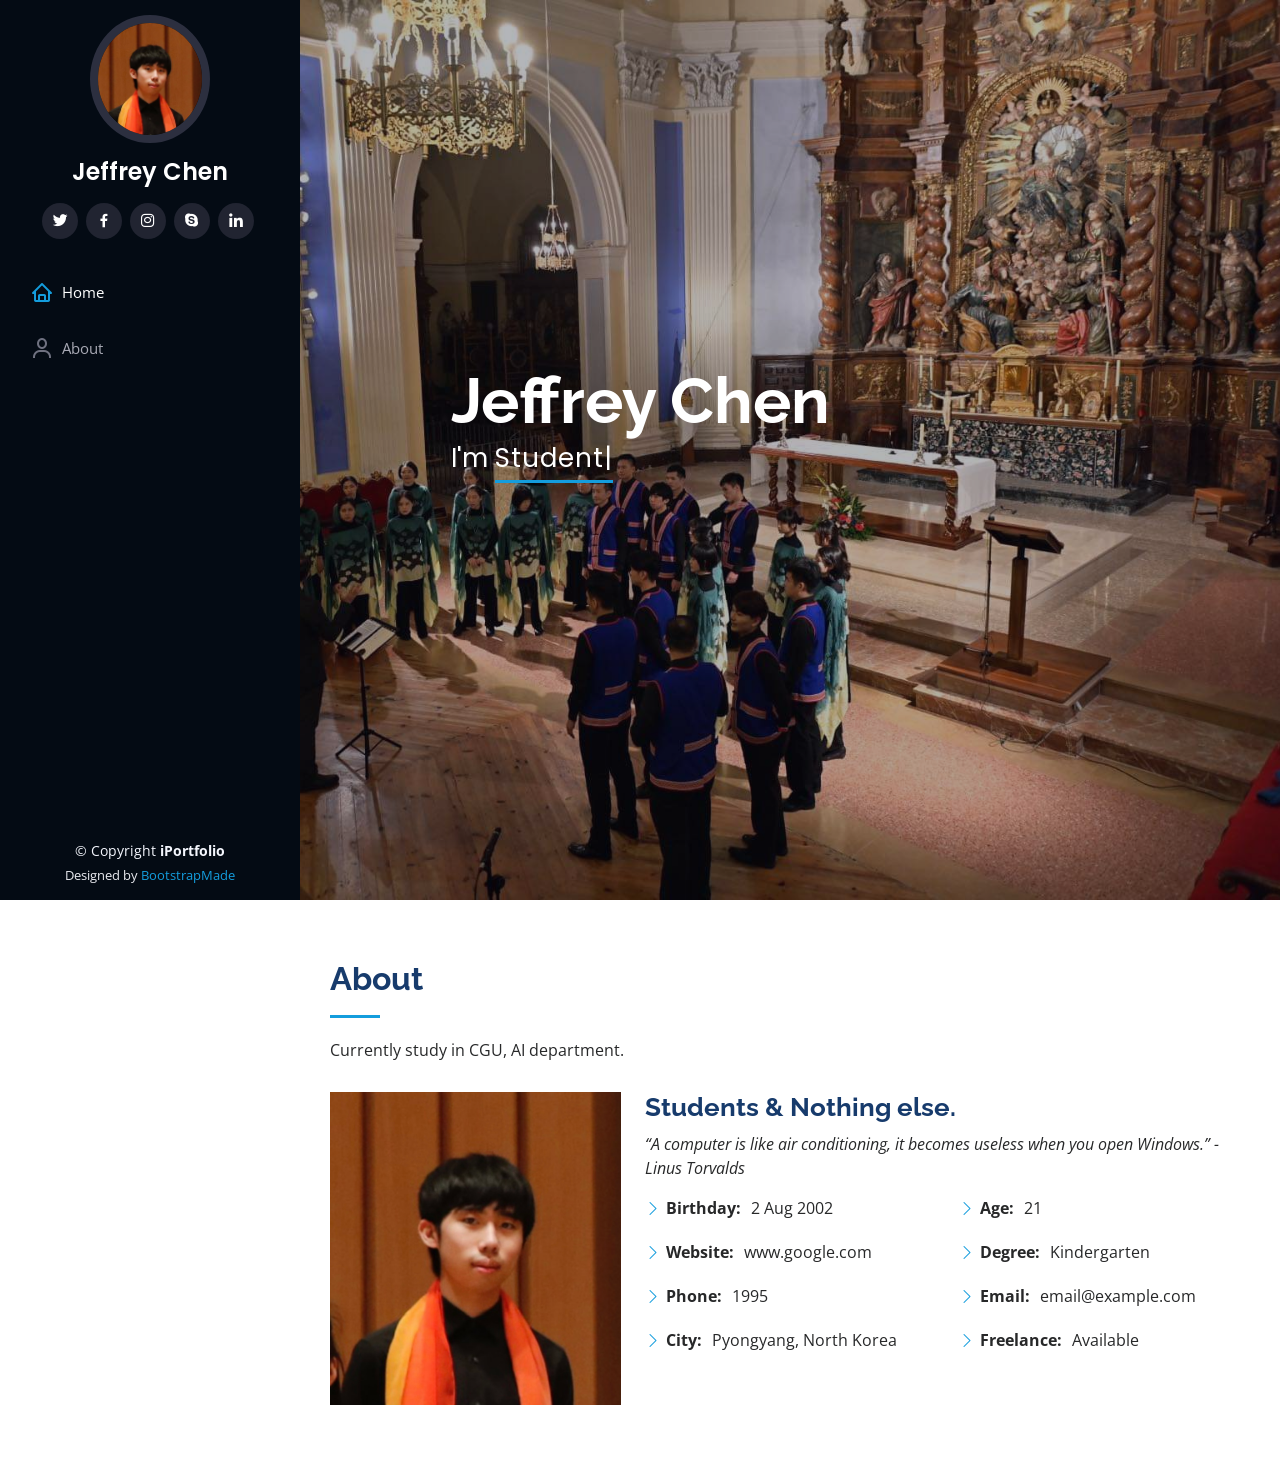
==== index.html @ 5fb21c4f "init" ====
<!DOCTYPE html>
<html lang="en">

<head>
  <meta charset="utf-8">
  <meta content="width=device-width, initial-scale=1.0" name="viewport">

  <title>iPortfolio Bootstrap Template - Index</title>
  <meta content="" name="description">
  <meta content="" name="keywords">

  <!-- Favicons -->
  <link href="assets/img/favicon.png" rel="icon">
  <link href="assets/img/apple-touch-icon.png" rel="apple-touch-icon">

  <!-- Google Fonts -->
  <link href="https://fonts.googleapis.com/css?family=Open+Sans:300,300i,400,400i,600,600i,700,700i|Raleway:300,300i,400,400i,500,500i,600,600i,700,700i|Poppins:300,300i,400,400i,500,500i,600,600i,700,700i" rel="stylesheet">

  <!-- Vendor CSS Files -->
  <link href="assets/vendor/aos/aos.css" rel="stylesheet">
  <link href="assets/vendor/bootstrap/css/bootstrap.min.css" rel="stylesheet">
  <link href="assets/vendor/bootstrap-icons/bootstrap-icons.css" rel="stylesheet">
  <link href="assets/vendor/boxicons/css/boxicons.min.css" rel="stylesheet">
  <link href="assets/vendor/glightbox/css/glightbox.min.css" rel="stylesheet">
  <link href="assets/vendor/swiper/swiper-bundle.min.css" rel="stylesheet">

  <!-- Template Main CSS File -->
  <link href="assets/css/style.css" rel="stylesheet">

  <!-- =======================================================
  * Template Name: iPortfolio
  * Updated: Mar 13 2024 with Bootstrap v5.3.3
  * Template URL: https://bootstrapmade.com/iportfolio-bootstrap-portfolio-websites-template/
  * Author: BootstrapMade.com
  * License: https://bootstrapmade.com/license/
  ======================================================== -->
</head>

<body>

  <!-- ======= Mobile nav toggle button ======= -->
  <i class="bi bi-list mobile-nav-toggle d-xl-none"></i>

  <!-- ======= Header ======= -->
  <header id="header">
    <div class="d-flex flex-column">

      <div class="profile">
        <img src="assets/img/profile-img.jpg" alt="" class="img-fluid rounded-circle">
        <h1 class="text-light"><a href="index.html">Jeffrey Chen</a></h1>
        <div class="social-links mt-3 text-center">
          <a href="#" class="twitter"><i class="bx bxl-twitter"></i></a>
          <a href="#" class="facebook"><i class="bx bxl-facebook"></i></a>
          <a href="#" class="instagram"><i class="bx bxl-instagram"></i></a>
          <a href="#" class="google-plus"><i class="bx bxl-skype"></i></a>
          <a href="#" class="linkedin"><i class="bx bxl-linkedin"></i></a>
        </div>
      </div>

      <nav id="navbar" class="nav-menu navbar">
        <ul>
          <li><a href="#hero" class="nav-link scrollto active"><i class="bx bx-home"></i> <span>Home</span></a></li>
          <li><a href="#about" class="nav-link scrollto"><i class="bx bx-user"></i> <span>About</span></a></li>
          <!-- <li><a href="#resume" class="nav-link scrollto"><i class="bx bx-file-blank"></i> <span>Resume</span></a></li>
          <li><a href="#portfolio" class="nav-link scrollto"><i class="bx bx-book-content"></i> <span>Portfolio</span></a></li>
          <li><a href="#services" class="nav-link scrollto"><i class="bx bx-server"></i> <span>Services</span></a></li>
          <li><a href="#contact" class="nav-link scrollto"><i class="bx bx-envelope"></i> <span>Contact</span></a></li> -->
        </ul>
      </nav><!-- .nav-menu -->
    </div>
  </header><!-- End Header -->

  <!-- ======= Hero Section ======= -->
  <section id="hero" class="d-flex flex-column justify-content-center align-items-center">
    <div class="hero-container" data-aos="fade-in">
      <h1>Jeffrey Chen</h1>
      <p>I'm <span class="typed" data-typed-items="Student, Chorister, Homo Sapiens"></span></p>
    </div>
  </section><!-- End Hero -->

  <main id="main">

    <!-- ======= About Section ======= -->
    <section id="about" class="about">
      <div class="container">

        <div class="section-title">
          <h2>About</h2>
          <p>Currently study in CGU, AI department.</p>
        </div>

        <div class="row">
          <div class="col-lg-4" data-aos="fade-right">
            <img src="assets/img/profile-img.jpg" class="img-fluid" alt="">
          </div>
          <div class="col-lg-8 pt-4 pt-lg-0 content" data-aos="fade-left">
            <h3>Students &amp; Nothing else.</h3>
            <p class="fst-italic">
              “A computer is like air conditioning, it becomes useless when you open Windows.” - Linus Torvalds
            </p>
            <div class="row">
              <div class="col-lg-6">
                <ul>
                  <li><i class="bi bi-chevron-right"></i> <strong>Birthday:</strong> <span>2 Aug 2002</span></li>
                  <li><i class="bi bi-chevron-right"></i> <strong>Website:</strong> <span>www.google.com</span></li>
                  <li><i class="bi bi-chevron-right"></i> <strong>Phone:</strong> <span>1995</span></li>
                  <li><i class="bi bi-chevron-right"></i> <strong>City:</strong> <span>Pyongyang, North Korea</span></li>
                </ul>
              </div>
              <div class="col-lg-6">
                <ul>
                  <li><i class="bi bi-chevron-right"></i> <strong>Age:</strong> <span>21</span></li>
                  <li><i class="bi bi-chevron-right"></i> <strong>Degree:</strong> <span>Kindergarten</span></li>
                  <li><i class="bi bi-chevron-right"></i> <strong>Email:</strong> <span>email@example.com</span></li>
                  <li><i class="bi bi-chevron-right"></i> <strong>Freelance:</strong> <span>Available</span></li>
                </ul>
              </div>
            </div>
          </div>
        </div>

      </div>
    </section><!-- End About Section -->

  </main><!-- End #main -->

  <!-- ======= Footer ======= -->
  <footer id="footer">
    <div class="container">
      <div class="copyright">
        &copy; Copyright <strong><span>iPortfolio</span></strong>
      </div>
      <div class="credits">
        <!-- All the links in the footer should remain intact. -->
        <!-- You can delete the links only if you purchased the pro version. -->
        <!-- Licensing information: https://bootstrapmade.com/license/ -->
        <!-- Purchase the pro version with working PHP/AJAX contact form: https://bootstrapmade.com/iportfolio-bootstrap-portfolio-websites-template/ -->
        Designed by <a href="https://bootstrapmade.com/">BootstrapMade</a>
      </div>
    </div>
  </footer><!-- End  Footer -->

  <a href="#" class="back-to-top d-flex align-items-center justify-content-center"><i class="bi bi-arrow-up-short"></i></a>

  <!-- Vendor JS Files -->
  <script src="assets/vendor/purecounter/purecounter_vanilla.js"></script>
  <script src="assets/vendor/aos/aos.js"></script>
  <script src="assets/vendor/bootstrap/js/bootstrap.bundle.min.js"></script>
  <script src="assets/vendor/glightbox/js/glightbox.min.js"></script>
  <script src="assets/vendor/isotope-layout/isotope.pkgd.min.js"></script>
  <script src="assets/vendor/swiper/swiper-bundle.min.js"></script>
  <script src="assets/vendor/typed.js/typed.umd.js"></script>
  <script src="assets/vendor/waypoints/noframework.waypoints.js"></script>
  <script src="assets/vendor/php-email-form/validate.js"></script>

  <!-- Template Main JS File -->
  <script src="assets/js/main.js"></script>

</body>

</html>
---- assets/css/style.css ----
/**
* Template Name: iPortfolio
* Updated: Mar 13 2024 with Bootstrap v5.3.3
* Template URL: https://bootstrapmade.com/iportfolio-bootstrap-portfolio-websites-template/
* Author: BootstrapMade.com
* License: https://bootstrapmade.com/license/
*/

/*--------------------------------------------------------------
# General
--------------------------------------------------------------*/
body {
  font-family: "Open Sans", sans-serif;
  color: #272829;
}

a {
  color: #149ddd;
  text-decoration: none;
}

a:hover {
  color: #37b3ed;
  text-decoration: none;
}

h1,
h2,
h3,
h4,
h5,
h6 {
  font-family: "Raleway", sans-serif;
}

/*--------------------------------------------------------------
# Back to top button
--------------------------------------------------------------*/
.back-to-top {
  position: fixed;
  visibility: hidden;
  opacity: 0;
  right: 15px;
  bottom: 15px;
  z-index: 996;
  background: #149ddd;
  width: 40px;
  height: 40px;
  border-radius: 50px;
  transition: all 0.4s;
}

.back-to-top i {
  font-size: 28px;
  color: #fff;
  line-height: 0;
}

.back-to-top:hover {
  background: #2eafec;
  color: #fff;
}

.back-to-top.active {
  visibility: visible;
  opacity: 1;
}

/*--------------------------------------------------------------
# Header
--------------------------------------------------------------*/
#header {
  position: fixed;
  top: 0;
  left: 0;
  bottom: 0;
  width: 300px;
  transition: all ease-in-out 0.5s;
  z-index: 9997;
  transition: all 0.5s;
  padding: 0 15px;
  background: #040b14;
  overflow-y: auto;
}

#header .profile img {
  margin: 15px auto;
  display: block;
  width: 120px;
  border: 8px solid #2c2f3f;
}

#header .profile h1 {
  font-size: 24px;
  margin: 0;
  padding: 0;
  font-weight: 600;
  -moz-text-align-last: center;
  text-align-last: center;
  font-family: "Poppins", sans-serif;
}

#header .profile h1 a,
#header .profile h1 a:hover {
  color: #fff;
  text-decoration: none;
}

#header .profile .social-links a {
  font-size: 18px;
  display: inline-block;
  background: #212431;
  color: #fff;
  line-height: 1;
  padding: 8px 0;
  margin-right: 4px;
  border-radius: 50%;
  text-align: center;
  width: 36px;
  height: 36px;
  transition: 0.3s;
}

#header .profile .social-links a:hover {
  background: #149ddd;
  color: #fff;
  text-decoration: none;
}

#main {
  margin-left: 300px;
}

.container,
.container-fluid {
  padding-left: 30px;
  padding-right: 30px;
}

@media (max-width: 1199px) {
  #header {
    left: -300px;
  }

  #main {
    margin-left: 0;
  }

  .container,
  .container-fluid {
    padding-left: 12px;
    padding-right: 12px;
  }
}

/*--------------------------------------------------------------
# Navigation Menu
--------------------------------------------------------------*/
/* Desktop Navigation */
.nav-menu {
  padding: 30px 0 0 0;
}

.nav-menu * {
  margin: 0;
  padding: 0;
  list-style: none;
}

.nav-menu>ul>li {
  position: relative;
  white-space: nowrap;
}

.nav-menu a,
.nav-menu a:focus {
  display: flex;
  align-items: center;
  color: #a8a9b4;
  padding: 12px 15px;
  margin-bottom: 8px;
  transition: 0.3s;
  font-size: 15px;
}

.nav-menu a i,
.nav-menu a:focus i {
  font-size: 24px;
  padding-right: 8px;
  color: #6f7180;
}

.nav-menu a:hover,
.nav-menu .active,
.nav-menu .active:focus,
.nav-menu li:hover>a {
  text-decoration: none;
  color: #fff;
}

.nav-menu a:hover i,
.nav-menu .active i,
.nav-menu .active:focus i,
.nav-menu li:hover>a i {
  color: #149ddd;
}

/* Mobile Navigation */
.mobile-nav-toggle {
  position: fixed;
  right: 15px;
  top: 15px;
  z-index: 9998;
  border: 0;
  font-size: 24px;
  transition: all 0.4s;
  outline: none !important;
  background-color: #149ddd;
  color: #fff;
  width: 40px;
  height: 40px;
  display: inline-flex;
  align-items: center;
  justify-content: center;
  line-height: 0;
  border-radius: 50px;
  cursor: pointer;
}

.mobile-nav-active {
  overflow: hidden;
}

.mobile-nav-active #header {
  left: 0;
}

/*--------------------------------------------------------------
# Hero Section
--------------------------------------------------------------*/
#hero {
  width: 100%;
  height: 100vh;
  background: url("../img/hero-bg.jpg") top center;
  background-size: cover;
}

#hero:before {
  content: "";
  background: rgba(5, 13, 24, 0.3);
  position: absolute;
  bottom: 0;
  top: 0;
  left: 0;
  right: 0;
  z-index: 1;
}

#hero .hero-container {
  position: relative;
  z-index: 2;
  min-width: 300px;
}

#hero h1 {
  margin: 0 0 10px 0;
  font-size: 64px;
  font-weight: 700;
  line-height: 56px;
  color: #fff;
}

#hero p {
  color: #fff;
  margin-bottom: 50px;
  font-size: 26px;
  font-family: "Poppins", sans-serif;
}

#hero p span {
  color: #fff;
  padding-bottom: 4px;
  letter-spacing: 1px;
  border-bottom: 3px solid #149ddd;
}

@media (min-width: 1024px) {
  #hero {
    background-attachment: fixed;
  }
}

@media (max-width: 768px) {
  #hero h1 {
    font-size: 28px;
    line-height: 36px;
  }

  #hero h2 {
    font-size: 18px;
    line-height: 24px;
    margin-bottom: 30px;
  }
}

/*--------------------------------------------------------------
# Sections General
--------------------------------------------------------------*/
section {
  padding: 60px 0;
  overflow: hidden;
}

.section-bg {
  background: #f5f8fd;
}

.section-title {
  padding-bottom: 30px;
}

.section-title h2 {
  font-size: 32px;
  font-weight: bold;
  margin-bottom: 20px;
  padding-bottom: 20px;
  position: relative;
  color: #173b6c;
}

.section-title h2::after {
  content: "";
  position: absolute;
  display: block;
  width: 50px;
  height: 3px;
  background: #149ddd;
  bottom: 0;
  left: 0;
}

.section-title p {
  margin-bottom: 0;
}

/*--------------------------------------------------------------
# About
--------------------------------------------------------------*/
.about .content h3 {
  font-weight: 700;
  font-size: 26px;
  color: #173b6c;
}

.about .content ul {
  list-style: none;
  padding: 0;
}

.about .content ul li {
  margin-bottom: 20px;
  display: flex;
  align-items: center;
}

.about .content ul strong {
  margin-right: 10px;
}

.about .content ul i {
  font-size: 16px;
  margin-right: 5px;
  color: #149ddd;
  line-height: 0;
}

.about .content p:last-child {
  margin-bottom: 0;
}

/*--------------------------------------------------------------
# Facts
--------------------------------------------------------------*/
.facts {
  padding-bottom: 30px;
}

.facts .count-box {
  padding: 30px;
  width: 100%;
}

.facts .count-box i {
  display: block;
  font-size: 44px;
  color: #149ddd;
  float: left;
  line-height: 0;
}

.facts .count-box span {
  font-size: 48px;
  line-height: 40px;
  display: block;
  font-weight: 700;
  color: #050d18;
  margin-left: 60px;
}

.facts .count-box p {
  padding: 15px 0 0 0;
  margin: 0 0 0 60px;
  font-family: "Raleway", sans-serif;
  font-size: 14px;
  color: #122f57;
}

.facts .count-box a {
  font-weight: 600;
  display: block;
  margin-top: 20px;
  color: #122f57;
  font-size: 15px;
  font-family: "Poppins", sans-serif;
  transition: ease-in-out 0.3s;
}

.facts .count-box a:hover {
  color: #1f5297;
}

/*--------------------------------------------------------------
# Akills
--------------------------------------------------------------*/
.skills .progress {
  height: 60px;
  display: block;
  background: none;
  border-radius: 0;
}

.skills .progress .skill {
  padding: 0;
  margin: 0 0 6px 0;
  text-transform: uppercase;
  display: block;
  font-weight: 600;
  font-family: "Poppins", sans-serif;
  color: #050d18;
}

.skills .progress .skill .val {
  float: right;
  font-style: normal;
}

.skills .progress-bar-wrap {
  background: #dce8f8;
  height: 10px;
}

.skills .progress-bar {
  width: 1px;
  height: 10px;
  transition: 0.9s;
  background-color: #149ddd;
}

/*--------------------------------------------------------------
# Resume
--------------------------------------------------------------*/
.resume .resume-title {
  font-size: 26px;
  font-weight: 700;
  margin-top: 20px;
  margin-bottom: 20px;
  color: #050d18;
}

.resume .resume-item {
  padding: 0 0 20px 20px;
  margin-top: -2px;
  border-left: 2px solid #1f5297;
  position: relative;
}

.resume .resume-item h4 {
  line-height: 18px;
  font-size: 18px;
  font-weight: 600;
  text-transform: uppercase;
  font-family: "Poppins", sans-serif;
  color: #050d18;
  margin-bottom: 10px;
}

.resume .resume-item h5 {
  font-size: 16px;
  background: #e4edf9;
  padding: 5px 15px;
  display: inline-block;
  font-weight: 600;
  margin-bottom: 10px;
}

.resume .resume-item ul {
  padding-left: 20px;
}

.resume .resume-item ul li {
  padding-bottom: 10px;
}

.resume .resume-item:last-child {
  padding-bottom: 0;
}

.resume .resume-item::before {
  content: "";
  position: absolute;
  width: 16px;
  height: 16px;
  border-radius: 50px;
  left: -9px;
  top: 0;
  background: #fff;
  border: 2px solid #1f5297;
}

/*--------------------------------------------------------------
# Portfolio
--------------------------------------------------------------*/
.portfolio .portfolio-item {
  margin-bottom: 30px;
}

.portfolio #portfolio-flters {
  padding: 0;
  margin: 0 auto 35px auto;
  list-style: none;
  text-align: center;
  background: #fff;
  border-radius: 50px;
  padding: 2px 15px;
}

.portfolio #portfolio-flters li {
  cursor: pointer;
  display: inline-block;
  padding: 10px 15px 8px 15px;
  font-size: 14px;
  font-weight: 600;
  line-height: 1;
  text-transform: uppercase;
  color: #272829;
  margin-bottom: 5px;
  transition: all 0.3s ease-in-out;
}

.portfolio #portfolio-flters li:hover,
.portfolio #portfolio-flters li.filter-active {
  color: #149ddd;
}

.portfolio #portfolio-flters li:last-child {
  margin-right: 0;
}

.portfolio .portfolio-wrap {
  transition: 0.3s;
  position: relative;
  overflow: hidden;
  z-index: 1;
}

.portfolio .portfolio-wrap::before {
  content: "";
  background: rgba(255, 255, 255, 0.5);
  position: absolute;
  left: 0;
  right: 0;
  top: 0;
  bottom: 0;
  transition: all ease-in-out 0.3s;
  z-index: 2;
  opacity: 0;
}

.portfolio .portfolio-wrap .portfolio-links {
  opacity: 1;
  left: 0;
  right: 0;
  bottom: -60px;
  z-index: 3;
  position: absolute;
  transition: all ease-in-out 0.3s;
  display: flex;
  justify-content: center;
}

.portfolio .portfolio-wrap .portfolio-links a {
  color: #fff;
  font-size: 28px;
  text-align: center;
  background: rgba(20, 157, 221, 0.75);
  transition: 0.3s;
  width: 50%;
}

.portfolio .portfolio-wrap .portfolio-links a:hover {
  background: rgba(20, 157, 221, 0.95);
}

.portfolio .portfolio-wrap .portfolio-links a+a {
  border-left: 1px solid #37b3ed;
}

.portfolio .portfolio-wrap:hover::before {
  top: 0;
  left: 0;
  right: 0;
  bottom: 0;
  opacity: 1;
}

.portfolio .portfolio-wrap:hover .portfolio-links {
  opacity: 1;
  bottom: 0;
}

/*--------------------------------------------------------------
# Portfolio Details
--------------------------------------------------------------*/
.portfolio-details {
  padding-top: 40px;
}

.portfolio-details .portfolio-details-slider img {
  width: 100%;
}

.portfolio-details .portfolio-details-slider .swiper-pagination {
  margin-top: 20px;
  position: relative;
}

.portfolio-details .portfolio-details-slider .swiper-pagination .swiper-pagination-bullet {
  width: 12px;
  height: 12px;
  background-color: #fff;
  opacity: 1;
  border: 1px solid #149ddd;
}

.portfolio-details .portfolio-details-slider .swiper-pagination .swiper-pagination-bullet-active {
  background-color: #149ddd;
}

.portfolio-details .portfolio-info {
  padding: 30px;
  box-shadow: 0px 0 30px rgba(5, 13, 24, 0.08);
}

.portfolio-details .portfolio-info h3 {
  font-size: 22px;
  font-weight: 700;
  margin-bottom: 20px;
  padding-bottom: 20px;
  border-bottom: 1px solid #eee;
}

.portfolio-details .portfolio-info ul {
  list-style: none;
  padding: 0;
  font-size: 15px;
}

.portfolio-details .portfolio-info ul li+li {
  margin-top: 10px;
}

.portfolio-details .portfolio-description {
  padding-top: 30px;
}

.portfolio-details .portfolio-description h2 {
  font-size: 26px;
  font-weight: 700;
  margin-bottom: 20px;
}

.portfolio-details .portfolio-description p {
  padding: 0;
}

/*--------------------------------------------------------------
# Services
--------------------------------------------------------------*/
.services .icon-box {
  margin-bottom: 20px;
}

.services .icon {
  float: left;
  display: flex;
  align-items: center;
  justify-content: center;
  width: 54px;
  height: 54px;
  background: #149ddd;
  border-radius: 50%;
  transition: 0.5s;
  border: 1px solid #149ddd;
}

.services .icon i {
  color: #fff;
  font-size: 24px;
  line-height: 0;
}

.services .icon-box:hover .icon {
  background: #fff;
}

.services .icon-box:hover .icon i {
  color: #149ddd;
}

.services .title {
  margin-left: 80px;
  font-weight: 700;
  margin-bottom: 15px;
  font-size: 18px;
}

.services .title a {
  color: #343a40;
}

.services .title a:hover {
  color: #149ddd;
}

.services .description {
  margin-left: 80px;
  line-height: 24px;
  font-size: 14px;
}

/*--------------------------------------------------------------
# Testimonials
--------------------------------------------------------------*/
.testimonials .testimonials-carousel,
.testimonials .testimonials-slider {
  overflow: hidden;
}

.testimonials .testimonial-item {
  box-sizing: content-box;
  text-align: center;
  min-height: 320px;
}

.testimonials .testimonial-item .testimonial-img {
  width: 90px;
  border-radius: 50%;
  margin: 0 auto;
}

.testimonials .testimonial-item h3 {
  font-size: 18px;
  font-weight: bold;
  margin: 10px 0 5px 0;
  color: #111;
}

.testimonials .testimonial-item h4 {
  font-size: 14px;
  color: #999;
  margin: 0;
}

.testimonials .testimonial-item .quote-icon-left,
.testimonials .testimonial-item .quote-icon-right {
  color: #c3e8fa;
  font-size: 26px;
}

.testimonials .testimonial-item .quote-icon-left {
  display: inline-block;
  left: -5px;
  position: relative;
}

.testimonials .testimonial-item .quote-icon-right {
  display: inline-block;
  right: -5px;
  position: relative;
  top: 10px;
}

.testimonials .testimonial-item p {
  font-style: italic;
  margin: 0 15px 15px 15px;
  padding: 20px;
  background: #fff;
  position: relative;
  margin-bottom: 35px;
  border-radius: 6px;
  box-shadow: 0px 2px 15px rgba(0, 0, 0, 0.1);
}

.testimonials .testimonial-item p::after {
  content: "";
  width: 0;
  height: 0;
  border-top: 20px solid #fff;
  border-right: 20px solid transparent;
  border-left: 20px solid transparent;
  position: absolute;
  bottom: -20px;
  left: calc(50% - 20px);
}

.testimonials .swiper-pagination {
  margin-top: 20px;
  position: relative;
}

.testimonials .swiper-pagination .swiper-pagination-bullet {
  width: 12px;
  height: 12px;
  background-color: #fff;
  opacity: 1;
  border: 1px solid #149ddd;
}

.testimonials .swiper-pagination .swiper-pagination-bullet-active {
  background-color: #149ddd;
}

/*--------------------------------------------------------------
# Contact
--------------------------------------------------------------*/
.contact {
  padding-bottom: 130px;
}

.contact .info {
  padding: 30px;
  background: #fff;
  width: 100%;
  box-shadow: 0 0 24px 0 rgba(0, 0, 0, 0.12);
}

.contact .info i {
  font-size: 20px;
  color: #149ddd;
  float: left;
  width: 44px;
  height: 44px;
  background: #dff3fc;
  display: flex;
  justify-content: center;
  align-items: center;
  border-radius: 50px;
  transition: all 0.3s ease-in-out;
}

.contact .info h4 {
  padding: 0 0 0 60px;
  font-size: 22px;
  font-weight: 600;
  margin-bottom: 5px;
  color: #050d18;
}

.contact .info p {
  padding: 0 0 10px 60px;
  margin-bottom: 20px;
  font-size: 14px;
  color: #173b6c;
}

.contact .info .email p {
  padding-top: 5px;
}

.contact .info .social-links {
  padding-left: 60px;
}

.contact .info .social-links a {
  font-size: 18px;
  display: inline-block;
  background: #333;
  color: #fff;
  line-height: 1;
  padding: 8px 0;
  border-radius: 50%;
  text-align: center;
  width: 36px;
  height: 36px;
  transition: 0.3s;
  margin-right: 10px;
}

.contact .info .social-links a:hover {
  background: #149ddd;
  color: #fff;
}

.contact .info .email:hover i,
.contact .info .address:hover i,
.contact .info .phone:hover i {
  background: #149ddd;
  color: #fff;
}

.contact .php-email-form {
  width: 100%;
  padding: 30px;
  background: #fff;
  box-shadow: 0 0 24px 0 rgba(0, 0, 0, 0.12);
}

.contact .php-email-form .form-group {
  padding-bottom: 8px;
}

.contact .php-email-form .validate {
  display: none;
  color: red;
  margin: 0 0 15px 0;
  font-weight: 400;
  font-size: 13px;
}

.contact .php-email-form .error-message {
  display: none;
  color: #fff;
  background: #ed3c0d;
  text-align: left;
  padding: 15px;
  font-weight: 600;
}

.contact .php-email-form .error-message br+br {
  margin-top: 25px;
}

.contact .php-email-form .sent-message {
  display: none;
  color: #fff;
  background: #18d26e;
  text-align: center;
  padding: 15px;
  font-weight: 600;
}

.contact .php-email-form .loading {
  display: none;
  background: #fff;
  text-align: center;
  padding: 15px;
}

.contact .php-email-form .loading:before {
  content: "";
  display: inline-block;
  border-radius: 50%;
  width: 24px;
  height: 24px;
  margin: 0 10px -6px 0;
  border: 3px solid #18d26e;
  border-top-color: #eee;
  animation: animate-loading 1s linear infinite;
}

.contact .php-email-form .form-group {
  margin-bottom: 15px;
}

.contact .php-email-form label {
  padding-bottom: 8px;
}

.contact .php-email-form input,
.contact .php-email-form textarea {
  border-radius: 0;
  box-shadow: none;
  font-size: 14px;
}

.contact .php-email-form input {
  height: 44px;
}

.contact .php-email-form textarea {
  padding: 10px 15px;
}

.contact .php-email-form button[type=submit] {
  background: #149ddd;
  border: 0;
  padding: 10px 24px;
  color: #fff;
  transition: 0.4s;
  border-radius: 4px;
}

.contact .php-email-form button[type=submit]:hover {
  background: #37b3ed;
}

@keyframes animate-loading {
  0% {
    transform: rotate(0deg);
  }

  100% {
    transform: rotate(360deg);
  }
}

/*--------------------------------------------------------------
# Breadcrumbs
--------------------------------------------------------------*/
.breadcrumbs {
  padding: 20px 0;
  background: #f9f9f9;
}

.breadcrumbs h2 {
  font-size: 26px;
  font-weight: 300;
}

.breadcrumbs ol {
  display: flex;
  flex-wrap: wrap;
  list-style: none;
  padding: 0;
  margin: 0;
  font-size: 15px;
}

.breadcrumbs ol li+li {
  padding-left: 10px;
}

.breadcrumbs ol li+li::before {
  display: inline-block;
  padding-right: 10px;
  color: #0e2442;
  content: "/";
}

@media (max-width: 768px) {
  .breadcrumbs .d-flex {
    display: block !important;
  }

  .breadcrumbs ol {
    display: block;
  }

  .breadcrumbs ol li {
    display: inline-block;
  }
}

/*--------------------------------------------------------------
# Footer
--------------------------------------------------------------*/
#footer {
  padding: 15px;
  color: #f4f6fd;
  font-size: 14px;
  position: fixed;
  left: 0;
  bottom: 0;
  width: 300px;
  z-index: 9999;
  background: #040b14;
}

#footer .copyright {
  text-align: center;
}

#footer .credits {
  padding-top: 5px;
  text-align: center;
  font-size: 13px;
  color: #eaebf0;
}

@media (max-width: 1199px) {
  #footer {
    position: static;
    width: auto;
    padding-right: 20px 15px;
  }
}
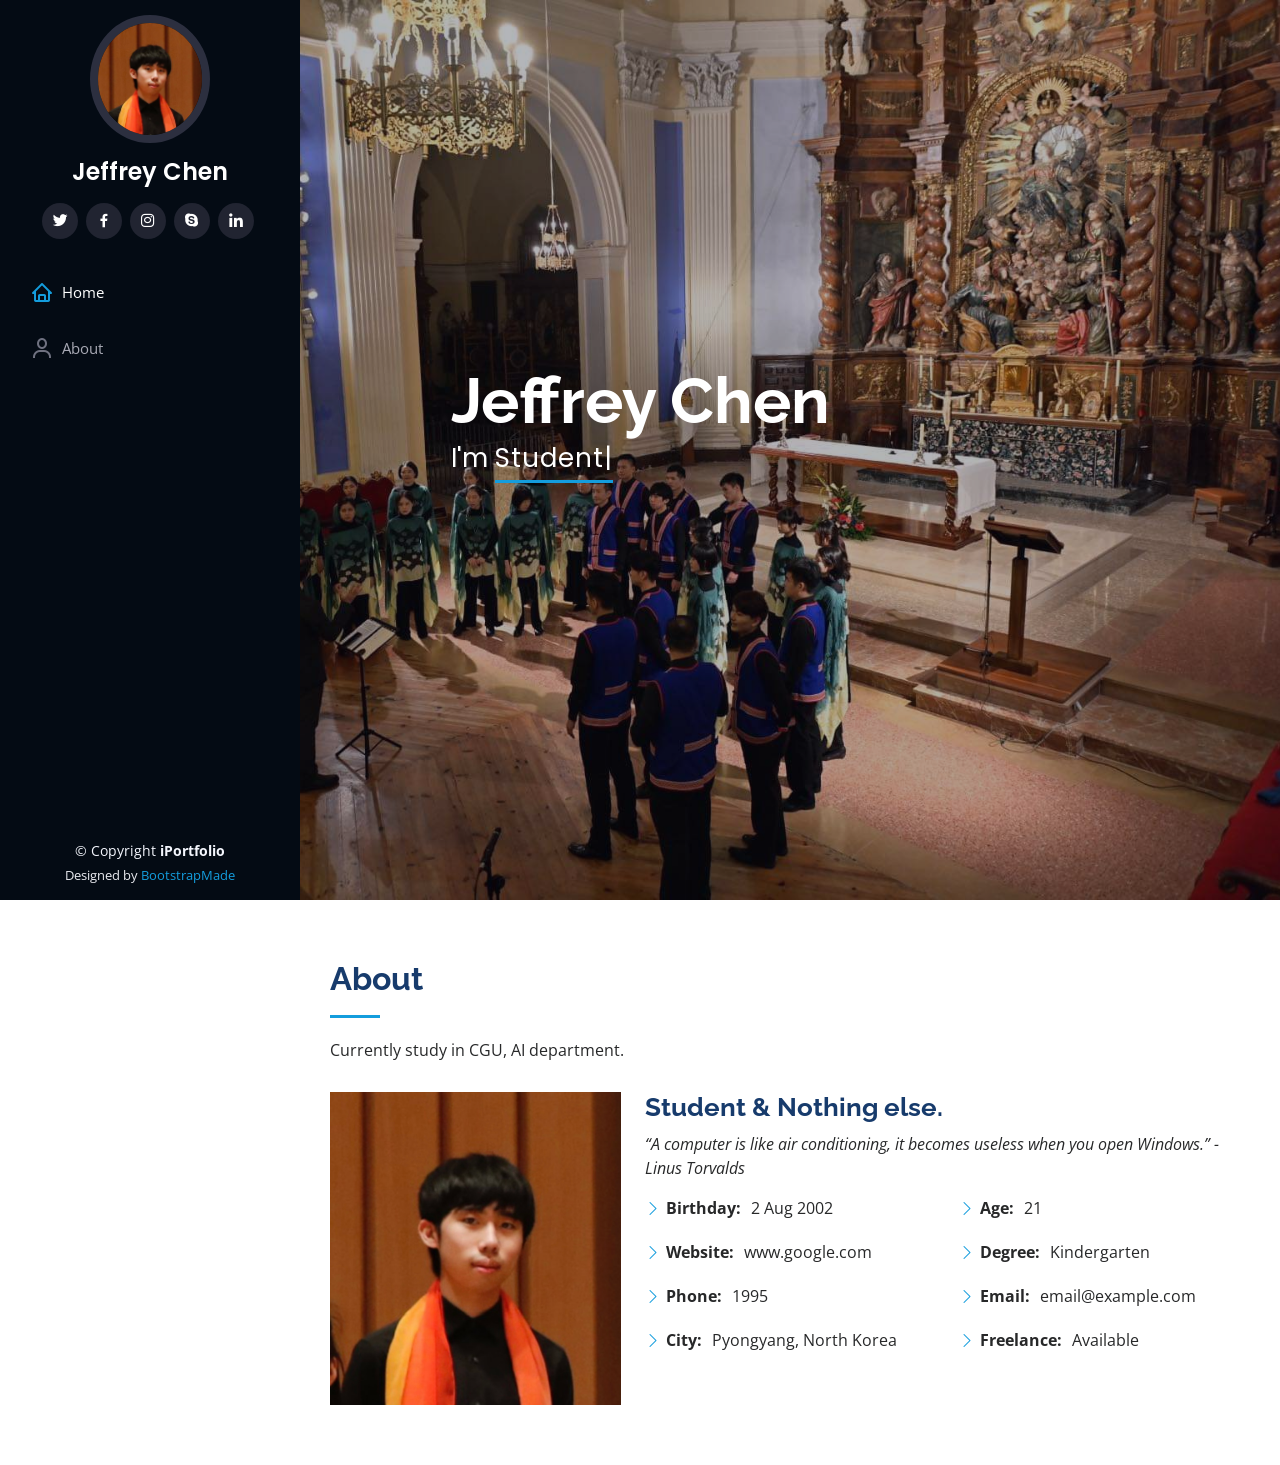
==== commit 62b2303b: "fix typo" ====
--- a/index.html
+++ b/index.html
@@ -94,7 +94,7 @@
             <img src="assets/img/profile-img.jpg" class="img-fluid" alt="">
           </div>
           <div class="col-lg-8 pt-4 pt-lg-0 content" data-aos="fade-left">
-            <h3>Students &amp; Nothing else.</h3>
+            <h3>Student &amp; Nothing else.</h3>
             <p class="fst-italic">
               “A computer is like air conditioning, it becomes useless when you open Windows.” - Linus Torvalds
             </p>
@@ -158,4 +158,4 @@
 
 </body>
 
-</html>+</html>
